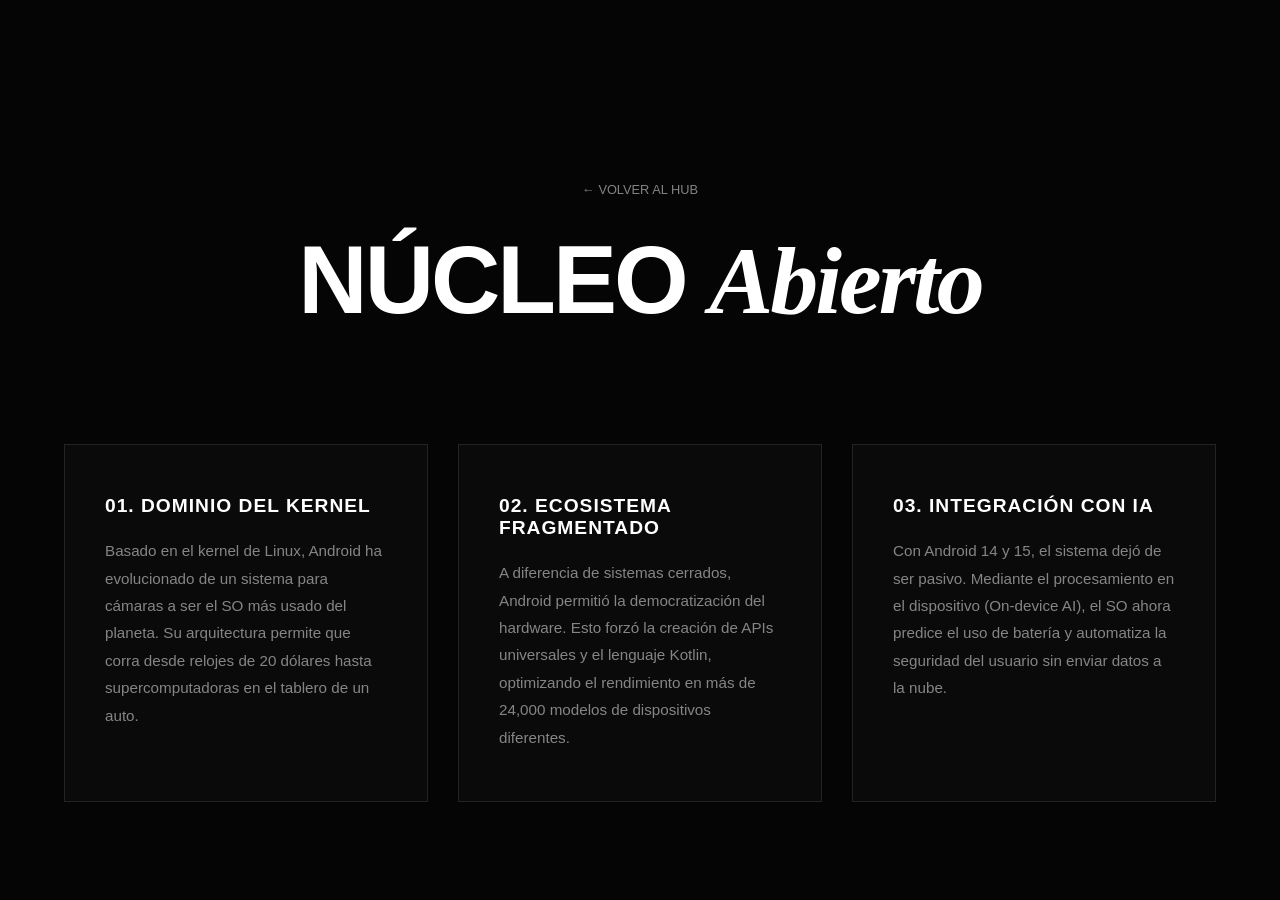
==== android.html @ 47ada7d2 "PV" ====
<!DOCTYPE html>
<html lang="es">
<head>
    <meta charset="UTF-8">
    <meta name="viewport" content="width=device-width, initial-scale=1.0">
    <title>Android // Nexo</title>
    <link rel="stylesheet" href="styles.css">
    <link rel="stylesheet" href="https://cdnjs.cloudflare.com/ajax/libs/animate.css/4.1.1/animate.min.css"/>
</head>
<body>
    <div class="main-hero animate__animated animate__fadeIn">
        <a href="index.html" class="back-btn">← VOLVER AL HUB</a>
        <h1>NÚCLEO <span class="italic">Abierto</span></h1>
    </div>

    <main class="info-grid">
        <div class="info-card animate__animated animate__fadeInUp" style="animation-delay: 0.2s">
            <h4>01. DOMINIO DEL KERNEL</h4>
            <p>Basado en el kernel de Linux, Android ha evolucionado de un sistema para cámaras a ser el SO más usado del planeta. Su arquitectura permite que corra desde relojes de 20 dólares hasta supercomputadoras en el tablero de un auto.</p>
        </div>
        <div class="info-card animate__animated animate__fadeInUp" style="animation-delay: 0.4s">
            <h4>02. ECOSISTEMA FRAGMENTADO</h4>
            <p>A diferencia de sistemas cerrados, Android permitió la democratización del hardware. Esto forzó la creación de APIs universales y el lenguaje Kotlin, optimizando el rendimiento en más de 24,000 modelos de dispositivos diferentes.</p>
        </div>
        <div class="info-card animate__animated animate__fadeInUp" style="animation-delay: 0.6s">
            <h4>03. INTEGRACIÓN CON IA</h4>
            <p>Con Android 14 y 15, el sistema dejó de ser pasivo. Mediante el procesamiento en el dispositivo (On-device AI), el SO ahora predice el uso de batería y automatiza la seguridad del usuario sin enviar datos a la nube.</p>
        </div>
    </main>
</body>
</html>
---- styles.css ----
:root {
    --black: #050505;
    --gray: #111111;
    --text: #ffffff;
    --accent: #ffffff;
    --sub: rgba(255,255,255,0.5);
}

* { margin: 0; padding: 0; box-sizing: border-box; }

body {
    background-color: var(--black);
    color: var(--text);
    font-family: 'Inter', sans-serif;
    overflow-x: hidden;
}

.italic { font-family: 'Cormorant Garamond', serif; font-style: italic; text-transform: none; }

/* --- NAVEGACIÓN --- */
.glass-nav {
    position: fixed;
    width: 100%;
    top: 0;
    padding: 30px 5%;
    z-index: 1000;
}

.nav-inner {
    display: flex;
    justify-content: space-between;
    border-bottom: 1px solid rgba(255,255,255,0.1);
    padding-bottom: 15px;
}

.brand { font-weight: 800; letter-spacing: 5px; font-size: 0.9rem; }

/* --- HEROES --- */
.main-hero {
    padding: 180px 5% 60px 5%;
    text-align: center;
}

.main-hero h1 {
    font-size: clamp(2.5rem, 10vw, 6rem);
    font-weight: 800;
    text-transform: uppercase;
    line-height: 0.9;
    letter-spacing: -3px;
    margin-bottom: 20px;
}

.main-hero p {
    color: var(--sub);
    font-size: 1rem;
    letter-spacing: 2px;
}

/* --- GRID PRINCIPAL --- */
.menu-grid {
    display: grid;
    grid-template-columns: repeat(auto-fit, minmax(280px, 1fr));
    gap: 20px;
    padding: 0 5% 100px 5%;
    max-width: 1400px;
    margin: 0 auto;
}

.menu-card {
    height: 400px;
    background: var(--gray);
    border: 1px solid rgba(255,255,255,0.05);
    display: flex;
    flex-direction: column;
    justify-content: flex-end;
    padding: 40px;
    text-decoration: none;
    color: white;
    transition: all 0.6s cubic-bezier(0.16, 1, 0.3, 1);
    position: relative;
    overflow: hidden;
}

.menu-card:hover {
    border-color: rgba(255,255,255,0.3);
    transform: translateY(-10px);
}

.menu-card h3 { font-size: 1.5rem; margin-bottom: 10px; z-index: 2; }
.menu-card span { font-size: 0.8rem; letter-spacing: 2px; color: var(--sub); z-index: 2; }

/* --- SECCIONES INTERNAS --- */
.back-btn {
    display: inline-block;
    margin-bottom: 40px;
    color: var(--sub);
    text-decoration: none;
    font-size: 0.8rem;
}

.info-grid {
    display: grid;
    grid-template-columns: repeat(auto-fit, minmax(300px, 1fr));
    gap: 30px;
    padding: 40px 5%;
    max-width: 1400px;
    margin: 0 auto;
}

.info-card {
    background: #0a0a0a;
    border: 1px solid rgba(255,255,255,0.1);
    padding: 50px 40px;
    transition: 0.4s;
}

.info-card:hover { background: #111; border-color: #fff; }

.info-card h4 { font-size: 1.2rem; margin-bottom: 20px; letter-spacing: 1px; color: var(--accent); }
.info-card p { color: var(--sub); font-size: 0.95rem; line-height: 1.8; }

/* --- RESPONSIVE MÓVIL --- */
@media (max-width: 768px) {
    .main-hero { padding: 140px 20px 40px 20px; }
    .menu-grid { grid-template-columns: 1fr; }
    .menu-card { height: 250px; }
}
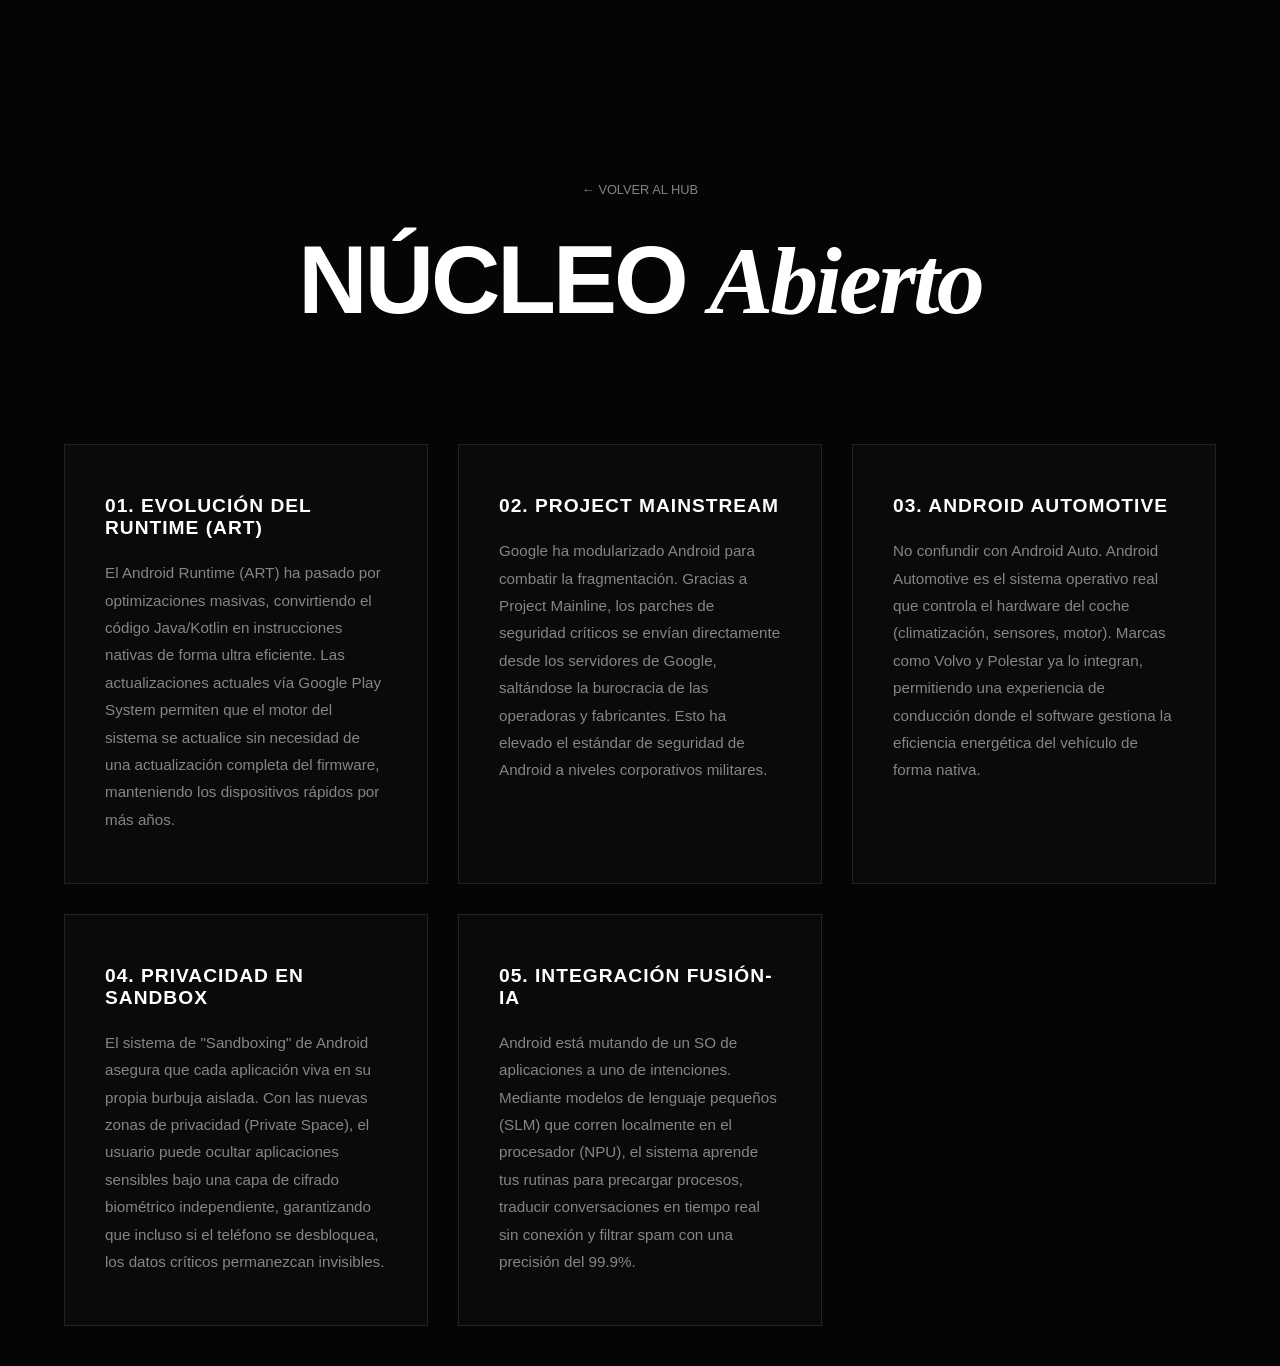
==== commit 65f327a2: "PV" ====
--- a/android.html
+++ b/android.html
@@ -14,17 +14,25 @@
     </div>
 
     <main class="info-grid">
+        <div class="info-card animate__animated animate__fadeInUp" style="animation-delay: 0.1s">
+            <h4>01. EVOLUCIÓN DEL RUNTIME (ART)</h4>
+            <p>El Android Runtime (ART) ha pasado por optimizaciones masivas, convirtiendo el código Java/Kotlin en instrucciones nativas de forma ultra eficiente. Las actualizaciones actuales vía Google Play System permiten que el motor del sistema se actualice sin necesidad de una actualización completa del firmware, manteniendo los dispositivos rápidos por más años.</p>
+        </div>
         <div class="info-card animate__animated animate__fadeInUp" style="animation-delay: 0.2s">
-            <h4>01. DOMINIO DEL KERNEL</h4>
-            <p>Basado en el kernel de Linux, Android ha evolucionado de un sistema para cámaras a ser el SO más usado del planeta. Su arquitectura permite que corra desde relojes de 20 dólares hasta supercomputadoras en el tablero de un auto.</p>
+            <h4>02. PROJECT MAINSTREAM</h4>
+            <p>Google ha modularizado Android para combatir la fragmentación. Gracias a Project Mainline, los parches de seguridad críticos se envían directamente desde los servidores de Google, saltándose la burocracia de las operadoras y fabricantes. Esto ha elevado el estándar de seguridad de Android a niveles corporativos militares.</p>
+        </div>
+        <div class="info-card animate__animated animate__fadeInUp" style="animation-delay: 0.3s">
+            <h4>03. ANDROID AUTOMOTIVE</h4>
+            <p>No confundir con Android Auto. Android Automotive es el sistema operativo real que controla el hardware del coche (climatización, sensores, motor). Marcas como Volvo y Polestar ya lo integran, permitiendo una experiencia de conducción donde el software gestiona la eficiencia energética del vehículo de forma nativa.</p>
         </div>
         <div class="info-card animate__animated animate__fadeInUp" style="animation-delay: 0.4s">
-            <h4>02. ECOSISTEMA FRAGMENTADO</h4>
-            <p>A diferencia de sistemas cerrados, Android permitió la democratización del hardware. Esto forzó la creación de APIs universales y el lenguaje Kotlin, optimizando el rendimiento en más de 24,000 modelos de dispositivos diferentes.</p>
+            <h4>04. PRIVACIDAD EN SANDBOX</h4>
+            <p>El sistema de "Sandboxing" de Android asegura que cada aplicación viva en su propia burbuja aislada. Con las nuevas zonas de privacidad (Private Space), el usuario puede ocultar aplicaciones sensibles bajo una capa de cifrado biométrico independiente, garantizando que incluso si el teléfono se desbloquea, los datos críticos permanezcan invisibles.</p>
         </div>
-        <div class="info-card animate__animated animate__fadeInUp" style="animation-delay: 0.6s">
-            <h4>03. INTEGRACIÓN CON IA</h4>
-            <p>Con Android 14 y 15, el sistema dejó de ser pasivo. Mediante el procesamiento en el dispositivo (On-device AI), el SO ahora predice el uso de batería y automatiza la seguridad del usuario sin enviar datos a la nube.</p>
+        <div class="info-card animate__animated animate__fadeInUp" style="animation-delay: 0.5s">
+            <h4>05. INTEGRACIÓN FUSIÓN-IA</h4>
+            <p>Android está mutando de un SO de aplicaciones a uno de intenciones. Mediante modelos de lenguaje pequeños (SLM) que corren localmente en el procesador (NPU), el sistema aprende tus rutinas para precargar procesos, traducir conversaciones en tiempo real sin conexión y filtrar spam con una precisión del 99.9%.</p>
         </div>
     </main>
 </body>
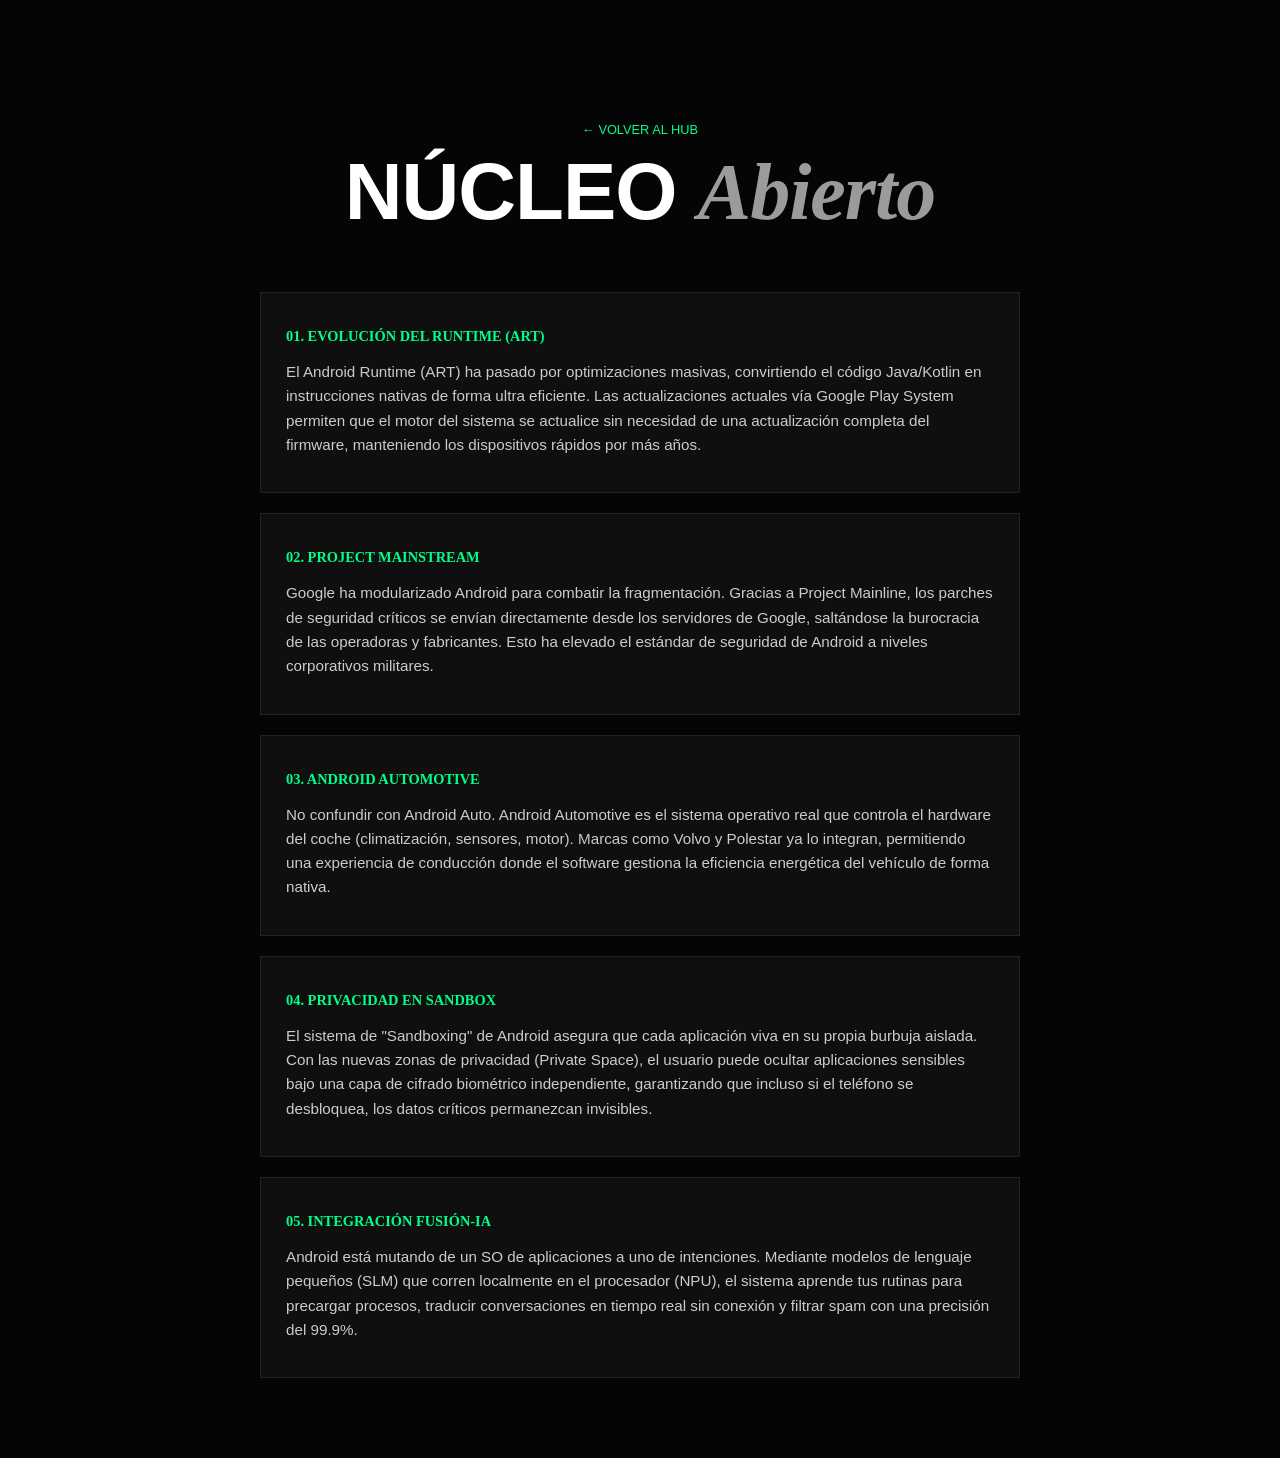
==== commit 83ec13bb: "PV" ====
--- a/android.html
+++ b/android.html
@@ -8,6 +8,7 @@
     <link rel="stylesheet" href="https://cdnjs.cloudflare.com/ajax/libs/animate.css/4.1.1/animate.min.css"/>
 </head>
 <body>
+    <div class="fixed-bg"></div>
     <div class="main-hero animate__animated animate__fadeIn">
         <a href="index.html" class="back-btn">← VOLVER AL HUB</a>
         <h1>NÚCLEO <span class="italic">Abierto</span></h1>
--- a/styles.css
+++ b/styles.css
@@ -1,127 +1,148 @@
+/* --- VARIABLES --- */
 :root {
     --black: #050505;
-    --gray: #111111;
+    --gray: #0f0f0f;
     --text: #ffffff;
-    --accent: #ffffff;
-    --sub: rgba(255,255,255,0.5);
+    --accent: #00ff88;
+    --sub: rgba(255,255,255,0.6);
+    --border: rgba(255,255,255,0.08);
 }
 
-* { margin: 0; padding: 0; box-sizing: border-box; }
+/* --- RESET TOTAL --- */
+* { 
+    margin: 0; 
+    padding: 0; 
+    box-sizing: border-box; 
+}
 
-body {
+html, body {
+    width: 100%;
+    overflow-x: hidden; /* Evita el scroll lateral en Android */
     background-color: var(--black);
     color: var(--text);
     font-family: 'Inter', sans-serif;
-    overflow-x: hidden;
 }
 
-.italic { font-family: 'Cormorant Garamond', serif; font-style: italic; text-transform: none; }
+/* --- FONDO COMPATIBLE CON MÓVIL --- */
+.fixed-bg {
+    position: fixed;
+    top: 0;
+    left: 0;
+    width: 100vw;
+    height: 100vh;
+    z-index: -1;
+    pointer-events: none;
+    /* Malla de puntos sutil */
+    background-image: radial-gradient(var(--border) 1px, transparent 1px);
+    background-size: 30px 30px;
+}
 
-/* --- NAVEGACIÓN --- */
+/* Iconos flotantes optimizados para no laguear el cel */
+.fixed-bg::after {
+    content: "◈  { }  ◆  ( )  //";
+    position: absolute;
+    width: 200%;
+    height: 200%;
+    top: -50%;
+    left: -50%;
+    font-family: 'Space Mono', monospace;
+    font-size: 10rem;
+    color: rgba(255, 255, 255, 0.02);
+    display: flex;
+    align-items: center;
+    justify-content: space-around;
+    filter: blur(5px);
+    animation: rotateMobile 60s linear infinite;
+}
+
+@keyframes rotateMobile {
+    from { transform: rotate(0deg); }
+    to { transform: rotate(360deg); }
+}
+
+/* --- NAV --- */
 .glass-nav {
     position: fixed;
-    width: 100%;
-    top: 0;
-    padding: 30px 5%;
+    top: 0; width: 100%;
+    padding: 20px 5%;
+    background: rgba(5, 5, 5, 0.9);
     z-index: 1000;
+    border-bottom: 1px solid var(--border);
 }
 
 .nav-inner {
     display: flex;
     justify-content: space-between;
-    border-bottom: 1px solid rgba(255,255,255,0.1);
-    padding-bottom: 15px;
+    max-width: 1200px;
+    margin: 0 auto;
 }
 
-.brand { font-weight: 800; letter-spacing: 5px; font-size: 0.9rem; }
+.brand { font-weight: 800; letter-spacing: 3px; font-size: 0.75rem; }
 
 /* --- HEROES --- */
 .main-hero {
-    padding: 180px 5% 60px 5%;
+    padding: 120px 20px 40px 20px;
     text-align: center;
 }
 
 .main-hero h1 {
-    font-size: clamp(2.5rem, 10vw, 6rem);
+    font-size: clamp(2.2rem, 8vw, 5rem);
     font-weight: 800;
-    text-transform: uppercase;
-    line-height: 0.9;
-    letter-spacing: -3px;
+    line-height: 1;
     margin-bottom: 20px;
+    letter-spacing: -1px;
 }
 
-.main-hero p {
+.italic { 
+    font-family: 'Cormorant Garamond', serif; 
+    font-style: italic; 
     color: var(--sub);
-    font-size: 1rem;
-    letter-spacing: 2px;
 }
 
-/* --- GRID PRINCIPAL --- */
-.menu-grid {
-    display: grid;
-    grid-template-columns: repeat(auto-fit, minmax(280px, 1fr));
+/* --- GRIDS (ADAPTACIÓN ANDROID) --- */
+.menu-grid, .info-grid {
+    display: flex;
+    flex-direction: column; /* En móvil, lista vertical */
     gap: 20px;
-    padding: 0 5% 100px 5%;
-    max-width: 1400px;
+    padding: 0 20px 80px 20px;
+    max-width: 800px;
     margin: 0 auto;
 }
 
-.menu-card {
-    height: 400px;
+/* En PC vuelve a ser rejilla */
+@media (min-width: 768px) {
+    .menu-grid {
+        display: grid;
+        grid-template-columns: 1fr 1fr;
+    }
+}
+
+/* --- TARJETAS --- */
+.menu-card, .info-card {
     background: var(--gray);
-    border: 1px solid rgba(255,255,255,0.05);
-    display: flex;
-    flex-direction: column;
-    justify-content: flex-end;
-    padding: 40px;
+    border: 1px solid var(--border);
+    padding: 35px 25px;
     text-decoration: none;
     color: white;
-    transition: all 0.6s cubic-bezier(0.16, 1, 0.3, 1);
-    position: relative;
-    overflow: hidden;
+    transition: 0.3s;
 }
 
-.menu-card:hover {
-    border-color: rgba(255,255,255,0.3);
-    transform: translateY(-10px);
+/* En Android quitamos el hover de escala porque a veces se queda pegado */
+@media (hover: hover) {
+    .menu-card:hover, .info-card:hover {
+        border-color: var(--accent);
+        transform: translateY(-5px);
+    }
 }
 
-.menu-card h3 { font-size: 1.5rem; margin-bottom: 10px; z-index: 2; }
-.menu-card span { font-size: 0.8rem; letter-spacing: 2px; color: var(--sub); z-index: 2; }
+.menu-card h3 { font-size: 1.4rem; margin-bottom: 10px; }
+.info-card h4 { color: var(--accent); margin-bottom: 15px; font-family: 'Space Mono'; font-size: 0.9rem; }
+.info-card p { font-size: 0.95rem; color: #ccc; line-height: 1.6; }
 
-/* --- SECCIONES INTERNAS --- */
 .back-btn {
     display: inline-block;
-    margin-bottom: 40px;
-    color: var(--sub);
+    color: var(--accent);
     text-decoration: none;
     font-size: 0.8rem;
-}
-
-.info-grid {
-    display: grid;
-    grid-template-columns: repeat(auto-fit, minmax(300px, 1fr));
-    gap: 30px;
-    padding: 40px 5%;
-    max-width: 1400px;
-    margin: 0 auto;
-}
-
-.info-card {
-    background: #0a0a0a;
-    border: 1px solid rgba(255,255,255,0.1);
-    padding: 50px 40px;
-    transition: 0.4s;
-}
-
-.info-card:hover { background: #111; border-color: #fff; }
-
-.info-card h4 { font-size: 1.2rem; margin-bottom: 20px; letter-spacing: 1px; color: var(--accent); }
-.info-card p { color: var(--sub); font-size: 0.95rem; line-height: 1.8; }
-
-/* --- RESPONSIVE MÓVIL --- */
-@media (max-width: 768px) {
-    .main-hero { padding: 140px 20px 40px 20px; }
-    .menu-grid { grid-template-columns: 1fr; }
-    .menu-card { height: 250px; }
+    margin-bottom: 15px;
 }
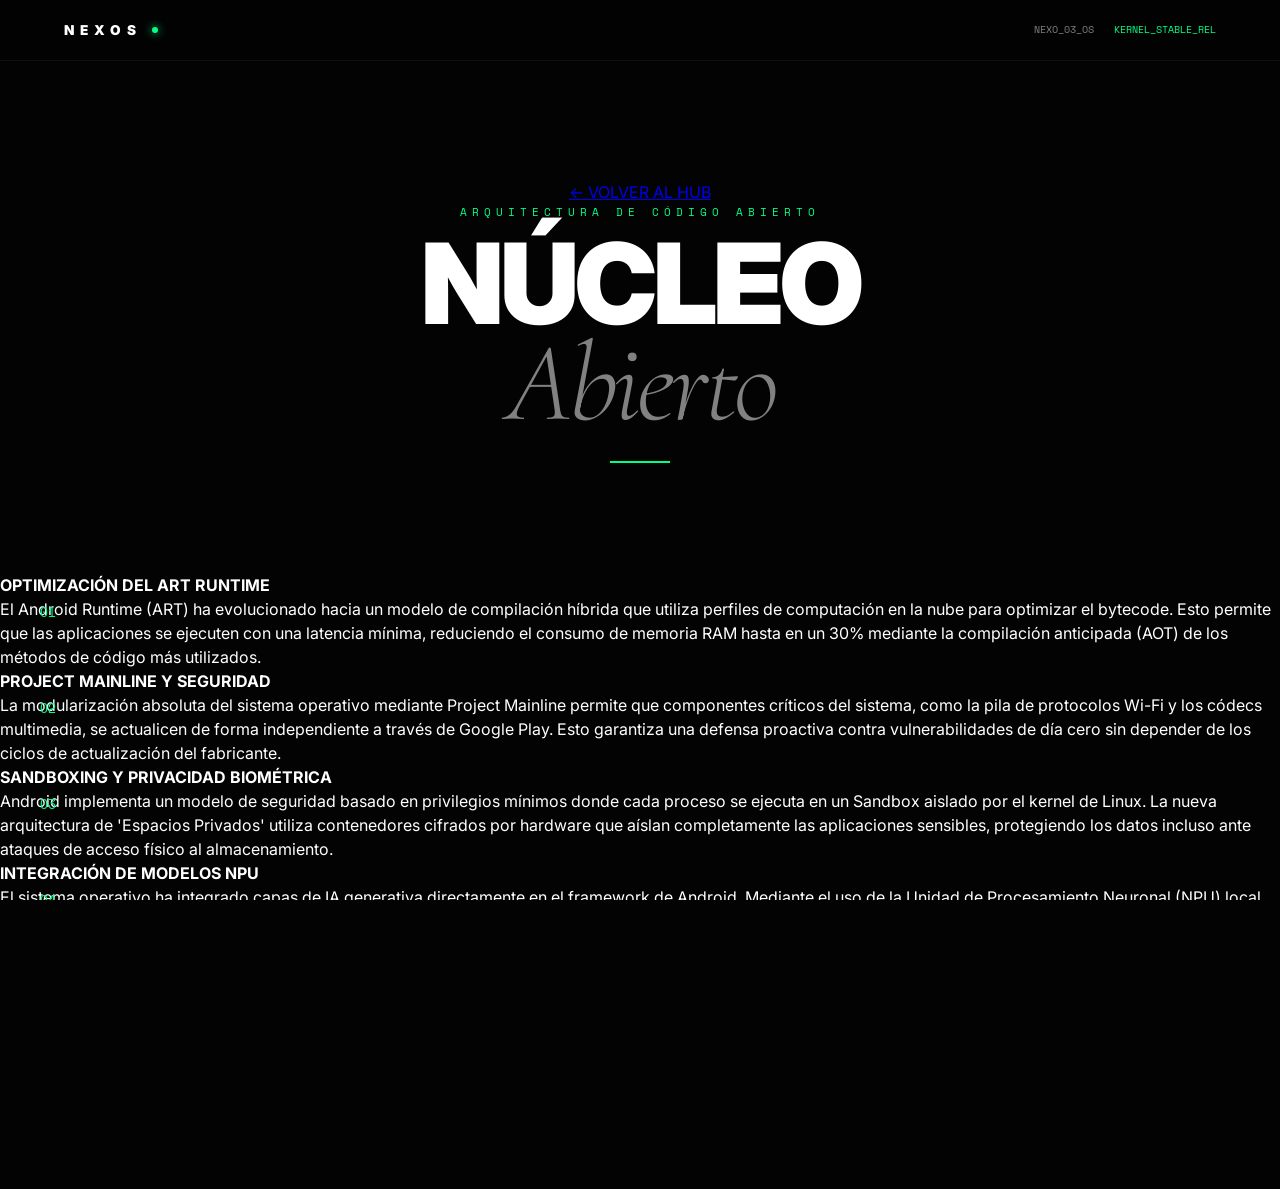
==== commit 06d04f17: "PV" ====
--- a/android.html
+++ b/android.html
@@ -2,39 +2,75 @@
 <html lang="es">
 <head>
     <meta charset="UTF-8">
-    <meta name="viewport" content="width=device-width, initial-scale=1.0">
-    <title>Android // Nexo</title>
+    <meta name="viewport" content="width=device-width, initial-scale=1.0, maximum-scale=1.0, user-scalable=no">
+    <title>ANDROID // NEXOS V30</title>
     <link rel="stylesheet" href="styles.css">
     <link rel="stylesheet" href="https://cdnjs.cloudflare.com/ajax/libs/animate.css/4.1.1/animate.min.css"/>
+    <link href="https://fonts.googleapis.com/css2?family=Cormorant+Garamond:ital,wght@1,300&family=Inter:wght@200;400;700;900&family=Space+Mono&display=swap" rel="stylesheet">
 </head>
 <body>
+
     <div class="fixed-bg"></div>
-    <div class="main-hero animate__animated animate__fadeIn">
-        <a href="index.html" class="back-btn">← VOLVER AL HUB</a>
-        <h1>NÚCLEO <span class="italic">Abierto</span></h1>
-    </div>
+
+    <nav class="glass-nav animate__animated animate__fadeInDown">
+        <div class="nav-inner">
+            <div class="logo-group">
+                <a href="index.html" style="text-decoration: none; color: inherit; display: flex; align-items: center; gap: 10px;">
+                    <span class="brand">NEXOS</span>
+                    <span class="dot"></span>
+                </a>
+            </div>
+            <div class="sys-info">
+                <span class="version">NEXO_03_OS</span>
+                <span class="status">KERNEL_STABLE_REL</span>
+            </div>
+        </div>
+    </nav>
+
+    <header class="main-hero">
+        <div class="hero-content">
+            <a href="index.html" class="back-btn animate__animated animate__fadeIn">← VOLVER AL HUB</a>
+            <p class="pre-title animate__animated animate__fadeInUp">ARQUITECTURA DE CÓDIGO ABIERTO</p>
+            <h1 class="animate__animated animate__fadeInUp">NÚCLEO <br><span class="italic">Abierto</span></h1>
+            <div class="hero-line animate__animated animate__stretch"></div>
+        </div>
+    </header>
 
     <main class="info-grid">
-        <div class="info-card animate__animated animate__fadeInUp" style="animation-delay: 0.1s">
-            <h4>01. EVOLUCIÓN DEL RUNTIME (ART)</h4>
-            <p>El Android Runtime (ART) ha pasado por optimizaciones masivas, convirtiendo el código Java/Kotlin en instrucciones nativas de forma ultra eficiente. Las actualizaciones actuales vía Google Play System permiten que el motor del sistema se actualice sin necesidad de una actualización completa del firmware, manteniendo los dispositivos rápidos por más años.</p>
-        </div>
-        <div class="info-card animate__animated animate__fadeInUp" style="animation-delay: 0.2s">
-            <h4>02. PROJECT MAINSTREAM</h4>
-            <p>Google ha modularizado Android para combatir la fragmentación. Gracias a Project Mainline, los parches de seguridad críticos se envían directamente desde los servidores de Google, saltándose la burocracia de las operadoras y fabricantes. Esto ha elevado el estándar de seguridad de Android a niveles corporativos militares.</p>
-        </div>
-        <div class="info-card animate__animated animate__fadeInUp" style="animation-delay: 0.3s">
-            <h4>03. ANDROID AUTOMOTIVE</h4>
-            <p>No confundir con Android Auto. Android Automotive es el sistema operativo real que controla el hardware del coche (climatización, sensores, motor). Marcas como Volvo y Polestar ya lo integran, permitiendo una experiencia de conducción donde el software gestiona la eficiencia energética del vehículo de forma nativa.</p>
-        </div>
-        <div class="info-card animate__animated animate__fadeInUp" style="animation-delay: 0.4s">
-            <h4>04. PRIVACIDAD EN SANDBOX</h4>
-            <p>El sistema de "Sandboxing" de Android asegura que cada aplicación viva en su propia burbuja aislada. Con las nuevas zonas de privacidad (Private Space), el usuario puede ocultar aplicaciones sensibles bajo una capa de cifrado biométrico independiente, garantizando que incluso si el teléfono se desbloquea, los datos críticos permanezcan invisibles.</p>
-        </div>
-        <div class="info-card animate__animated animate__fadeInUp" style="animation-delay: 0.5s">
-            <h4>05. INTEGRACIÓN FUSIÓN-IA</h4>
-            <p>Android está mutando de un SO de aplicaciones a uno de intenciones. Mediante modelos de lenguaje pequeños (SLM) que corren localmente en el procesador (NPU), el sistema aprende tus rutinas para precargar procesos, traducir conversaciones en tiempo real sin conexión y filtrar spam con una precisión del 99.9%.</p>
-        </div>
+        <article class="info-card animate__animated animate__fadeInUp" style="animation-delay: 0.2s">
+            <div class="card-id">01</div>
+            <h4>OPTIMIZACIÓN DEL ART RUNTIME</h4>
+            <p>El Android Runtime (ART) ha evolucionado hacia un modelo de compilación híbrida que utiliza perfiles de computación en la nube para optimizar el bytecode. Esto permite que las aplicaciones se ejecuten con una latencia mínima, reduciendo el consumo de memoria RAM hasta en un 30% mediante la compilación anticipada (AOT) de los métodos de código más utilizados.</p>
+        </article>
+
+        <article class="info-card animate__animated animate__fadeInUp" style="animation-delay: 0.4s">
+            <div class="card-id">02</div>
+            <h4>PROJECT MAINLINE Y SEGURIDAD</h4>
+            <p>La modularización absoluta del sistema operativo mediante Project Mainline permite que componentes críticos del sistema, como la pila de protocolos Wi-Fi y los códecs multimedia, se actualicen de forma independiente a través de Google Play. Esto garantiza una defensa proactiva contra vulnerabilidades de día cero sin depender de los ciclos de actualización del fabricante.</p>
+        </article>
+
+        <article class="info-card animate__animated animate__fadeInUp" style="animation-delay: 0.6s">
+            <div class="card-id">03</div>
+            <h4>SANDBOXING Y PRIVACIDAD BIOMÉTRICA</h4>
+            <p>Android implementa un modelo de seguridad basado en privilegios mínimos donde cada proceso se ejecuta en un Sandbox aislado por el kernel de Linux. La nueva arquitectura de 'Espacios Privados' utiliza contenedores cifrados por hardware que aíslan completamente las aplicaciones sensibles, protegiendo los datos incluso ante ataques de acceso físico al almacenamiento.</p>
+        </article>
+
+        <article class="info-card animate__animated animate__fadeInUp" style="animation-delay: 0.8s">
+            <div class="card-id">04</div>
+            <h4>INTEGRACIÓN DE MODELOS NPU</h4>
+            <p>El sistema operativo ha integrado capas de IA generativa directamente en el framework de Android. Mediante el uso de la Unidad de Procesamiento Neuronal (NPU) local, el SO puede realizar tareas complejas como traducción simultánea, transcripción de audio forense y edición computacional de video sin enviar un solo bit de información a la nube.</p>
+        </article>
+
+        <article class="info-card animate__animated animate__fadeInUp" style="animation-delay: 1s">
+            <div class="card-id">05</div>
+            <h4>VIRTUALIZACIÓN AVANZADA (AVF)</h4>
+            <p>El Android Virtualization Framework (AVF) permite ejecutar cargas de trabajo altamente seguras en máquinas virtuales aisladas que corren en paralelo al sistema operativo principal. Esto abre la puerta a un entorno de ejecución de confianza (TEE) mucho más robusto, permitiendo que Android gestione transacciones financieras y documentos de identidad con criptografía de nivel gubernamental.</p>
+        </article>
     </main>
+
+    <footer class="v30-footer">
+        <p>© 2025 NEXOS ANDROID DIVISION. KERNEL_DIST_V30</p>
+    </footer>
+
 </body>
 </html>
--- a/styles.css
+++ b/styles.css
@@ -1,148 +1,258 @@
-/* --- VARIABLES --- */
+/* NEXOS DIGITAL SYSTEMS // BUILD V30.0
+   ENGINE: OMNI-FLUID UI
+   AUTHOR: GEMINI AI PARTNER
+*/
+
 :root {
-    --black: #050505;
-    --gray: #0f0f0f;
-    --text: #ffffff;
+    --black: #030303;
+    --gray-dark: #080808;
+    --gray-light: #121212;
     --accent: #00ff88;
-    --sub: rgba(255,255,255,0.6);
-    --border: rgba(255,255,255,0.08);
-}
-
-/* --- RESET TOTAL --- */
+    --accent-dim: rgba(0, 255, 136, 0.15);
+    --text-main: #ffffff;
+    --text-dim: rgba(255, 255, 255, 0.5);
+    --border-thin: rgba(255, 255, 255, 0.05);
+    --border-glow: rgba(255, 255, 255, 0.2);
+    --ease: cubic-bezier(0.23, 1, 0.32, 1);
+}
+
+/* --- RESET & CORE --- */
 * { 
     margin: 0; 
     padding: 0; 
     box-sizing: border-box; 
+    -webkit-tap-highlight-color: transparent;
 }
 
 html, body {
     width: 100%;
-    overflow-x: hidden; /* Evita el scroll lateral en Android */
+    height: 100%;
     background-color: var(--black);
-    color: var(--text);
-    font-family: 'Inter', sans-serif;
-}
-
-/* --- FONDO COMPATIBLE CON MÓVIL --- */
+    color: var(--text-main);
+    font-family: 'Inter', system-ui, -apple-system, sans-serif;
+    overflow-x: hidden;
+    line-height: 1.5;
+}
+
+/* --- MOTOR PARALLAX V30 (ZERO-LAG) --- */
 .fixed-bg {
     position: fixed;
-    top: 0;
-    left: 0;
-    width: 100vw;
-    height: 100vh;
+    inset: 0;
     z-index: -1;
+    background-color: var(--black);
+    overflow: hidden;
     pointer-events: none;
-    /* Malla de puntos sutil */
-    background-image: radial-gradient(var(--border) 1px, transparent 1px);
-    background-size: 30px 30px;
-}
-
-/* Iconos flotantes optimizados para no laguear el cel */
+}
+
+/* Malla de Micro-puntos */
+.fixed-bg::before {
+    content: "";
+    position: absolute;
+    inset: -10%;
+    background-image: radial-gradient(var(--border-thin) 1px, transparent 1px);
+    background-size: 40px 40px;
+    transform: translateZ(0);
+    will-change: transform;
+    animation: gridFlow 40s linear infinite;
+}
+
+/* Iconos Multiversales */
 .fixed-bg::after {
-    content: "◈  { }  ◆  ( )  //";
-    position: absolute;
-    width: 200%;
-    height: 200%;
-    top: -50%;
-    left: -50%;
+    content: "◈ { } ◆ ( ) // < > [ ] ++ ◈ { } ◆ ( ) // < > [ ] ++";
+    position: absolute;
+    width: 300%;
+    height: 300%;
+    top: -100%;
+    left: -100%;
     font-family: 'Space Mono', monospace;
-    font-size: 10rem;
-    color: rgba(255, 255, 255, 0.02);
-    display: flex;
+    font-size: clamp(8rem, 15vw, 12rem);
+    color: rgba(0, 255, 136, 0.015);
+    display: flex;
+    flex-wrap: wrap;
     align-items: center;
     justify-content: space-around;
-    filter: blur(5px);
-    animation: rotateMobile 60s linear infinite;
-}
-
-@keyframes rotateMobile {
-    from { transform: rotate(0deg); }
-    to { transform: rotate(360deg); }
-}
-
-/* --- NAV --- */
+    filter: blur(4px);
+    will-change: transform;
+    animation: iconFloat 120s linear infinite;
+}
+
+@keyframes gridFlow {
+    from { transform: translateY(0); }
+    to { transform: translateY(40px); }
+}
+
+@keyframes iconFloat {
+    0% { transform: translate3d(0, 0, 0) rotate(0deg); }
+    100% { transform: translate3d(5%, 10%, 0) rotate(10deg); }
+}
+
+/* --- NAV GLASS (PC & MOBILE) --- */
 .glass-nav {
     position: fixed;
     top: 0; width: 100%;
+    z-index: 1000;
+    background: rgba(3, 3, 3, 0.8);
+    backdrop-filter: blur(20px) saturate(180%);
+    -webkit-backdrop-filter: blur(20px) saturate(180%);
+    border-bottom: 1px solid var(--border-thin);
+}
+
+.nav-inner {
+    max-width: 1600px;
+    margin: 0 auto;
     padding: 20px 5%;
-    background: rgba(5, 5, 5, 0.9);
-    z-index: 1000;
-    border-bottom: 1px solid var(--border);
-}
-
-.nav-inner {
     display: flex;
     justify-content: space-between;
-    max-width: 1200px;
+    align-items: center;
+}
+
+.logo-group { display: flex; align-items: center; gap: 10px; }
+.brand { font-weight: 900; letter-spacing: 6px; font-size: 0.85rem; }
+.dot { width: 6px; height: 6px; background: var(--accent); border-radius: 50%; box-shadow: 0 0 10px var(--accent); }
+.sys-info { display: flex; gap: 20px; font-family: 'Space Mono', monospace; font-size: 0.65rem; }
+.version { color: var(--text-dim); }
+.status { color: var(--accent); animation: pulse 2s infinite; }
+
+@keyframes pulse { 0%, 100% { opacity: 1; } 50% { opacity: 0.4; } }
+
+/* --- HERO V30 --- */
+.main-hero {
+    padding: 180px 5% 80px 5%;
+    text-align: center;
+}
+
+.pre-title { 
+    font-family: 'Space Mono', monospace; 
+    font-size: 0.7rem; 
+    letter-spacing: 5px; 
+    color: var(--accent); 
+    margin-bottom: 15px;
+}
+
+.main-hero h1 {
+    font-size: clamp(2.8rem, 10vw, 7rem);
+    font-weight: 900;
+    line-height: 0.85;
+    letter-spacing: -4px;
+    margin-bottom: 30px;
+}
+
+.italic { font-family: 'Cormorant Garamond', serif; font-style: italic; color: var(--text-dim); font-weight: 300; }
+
+.hero-line {
+    width: 60px; height: 2px; background: var(--accent); margin: 0 auto 30px;
+}
+
+.sub-text {
+    max-width: 600px; margin: 0 auto; color: var(--text-dim); font-size: 1rem; letter-spacing: 1px;
+}
+
+/* --- NEXO GRID --- */
+.menu-grid {
+    display: grid;
+    grid-template-columns: repeat(auto-fit, minmax(280px, 1fr));
+    gap: 20px;
+    padding: 0 5% 120px 5%;
+    max-width: 1600px;
     margin: 0 auto;
 }
 
-.brand { font-weight: 800; letter-spacing: 3px; font-size: 0.75rem; }
-
-/* --- HEROES --- */
-.main-hero {
-    padding: 120px 20px 40px 20px;
+@media (min-width: 1024px) { .menu-grid { grid-template-columns: repeat(4, 1fr); } }
+
+/* --- CARTAS V30 --- */
+.menu-card {
+    position: relative;
+    height: 480px;
+    background: var(--gray-dark);
+    border: 1px solid var(--border-thin);
+    text-decoration: none;
+    overflow: hidden;
+    transition: all 0.6s var(--ease);
+    display: flex;
+}
+
+.card-inner {
+    width: 100%;
+    padding: 50px 40px;
+    display: flex;
+    flex-direction: column;
+    justify-content: center;
+    align-items: center;
+    z-index: 2;
+    transition: 0.6s var(--ease);
+}
+
+.card-id {
+    position: absolute;
+    top: 30px; left: 40px;
+    font-family: 'Space Mono', monospace;
+    font-size: 0.8rem;
+    color: var(--accent);
+}
+
+.menu-card h3 {
+    font-size: 1.8rem;
     text-align: center;
-}
-
-.main-hero h1 {
-    font-size: clamp(2.2rem, 8vw, 5rem);
-    font-weight: 800;
-    line-height: 1;
-    margin-bottom: 20px;
-    letter-spacing: -1px;
-}
-
-.italic { 
-    font-family: 'Cormorant Garamond', serif; 
-    font-style: italic; 
-    color: var(--sub);
-}
-
-/* --- GRIDS (ADAPTACIÓN ANDROID) --- */
-.menu-grid, .info-grid {
-    display: flex;
-    flex-direction: column; /* En móvil, lista vertical */
-    gap: 20px;
-    padding: 0 20px 80px 20px;
-    max-width: 800px;
-    margin: 0 auto;
-}
-
-/* En PC vuelve a ser rejilla */
-@media (min-width: 768px) {
-    .menu-grid {
-        display: grid;
-        grid-template-columns: 1fr 1fr;
+    font-weight: 700;
+    text-transform: uppercase;
+    color: var(--text-main);
+    letter-spacing: 1px;
+}
+
+.card-footer {
+    position: absolute;
+    bottom: 40px;
+    display: flex;
+    flex-direction: column;
+    align-items: center;
+    gap: 10px;
+    opacity: 0.4;
+    transition: 0.6s var(--ease);
+}
+
+.card-footer span { font-family: 'Space Mono', monospace; font-size: 0.7rem; letter-spacing: 3px; }
+.arrow { font-style: normal; color: var(--accent); font-size: 1.2rem; }
+
+/* Efectos Hover PC */
+@media (hover: hover) {
+    .menu-card:hover {
+        border-color: var(--border-glow);
+        transform: translateY(-15px);
+        background: var(--gray-light);
+        box-shadow: 0 30px 60px rgba(0,0,0,0.5);
     }
-}
-
-/* --- TARJETAS --- */
-.menu-card, .info-card {
-    background: var(--gray);
-    border: 1px solid var(--border);
-    padding: 35px 25px;
-    text-decoration: none;
-    color: white;
-    transition: 0.3s;
-}
-
-/* En Android quitamos el hover de escala porque a veces se queda pegado */
-@media (hover: hover) {
-    .menu-card:hover, .info-card:hover {
-        border-color: var(--accent);
-        transform: translateY(-5px);
+    .menu-card:hover .card-inner { transform: scale(1.05); }
+    .menu-card:hover .card-footer { opacity: 1; transform: translateY(-5px); }
+    
+    /* Brillo de Fondo */
+    .menu-card::before {
+        content: "";
+        position: absolute;
+        inset: 0;
+        background: radial-gradient(800px circle at var(--mouse-x) var(--mouse-y), rgba(255,255,255,0.06), transparent 40%);
+        z-index: 1;
     }
 }
 
-.menu-card h3 { font-size: 1.4rem; margin-bottom: 10px; }
-.info-card h4 { color: var(--accent); margin-bottom: 15px; font-family: 'Space Mono'; font-size: 0.9rem; }
-.info-card p { font-size: 0.95rem; color: #ccc; line-height: 1.6; }
-
-.back-btn {
-    display: inline-block;
-    color: var(--accent);
-    text-decoration: none;
-    font-size: 0.8rem;
-    margin-bottom: 15px;
-}+/* --- FOOTER --- */
+.v30-footer {
+    padding: 60px 5%;
+    text-align: center;
+    border-top: 1px solid var(--border-thin);
+    background: rgba(3,3,3,0.5);
+}
+
+.v30-footer p { font-family: 'Space Mono', monospace; font-size: 0.6rem; color: var(--text-dim); letter-spacing: 2px; }
+
+/* --- OPTIMIZACIÓN ANDROID --- */
+@media (max-width: 768px) {
+    .main-hero { padding: 140px 20px 40px 20px; }
+    .menu-grid { gap: 15px; }
+    .menu-card { height: 350px; background: var(--gray-light); }
+    .card-inner { padding: 30px; }
+    .menu-card h3 { font-size: 1.4rem; }
+}
+
+/* --- ANIMACIONES EXTRA --- */
+.animate__stretch { animation: stretchLine 2s var(--ease) forwards; }
+@keyframes stretchLine { from { width: 0; } to { width: 60px; } }
